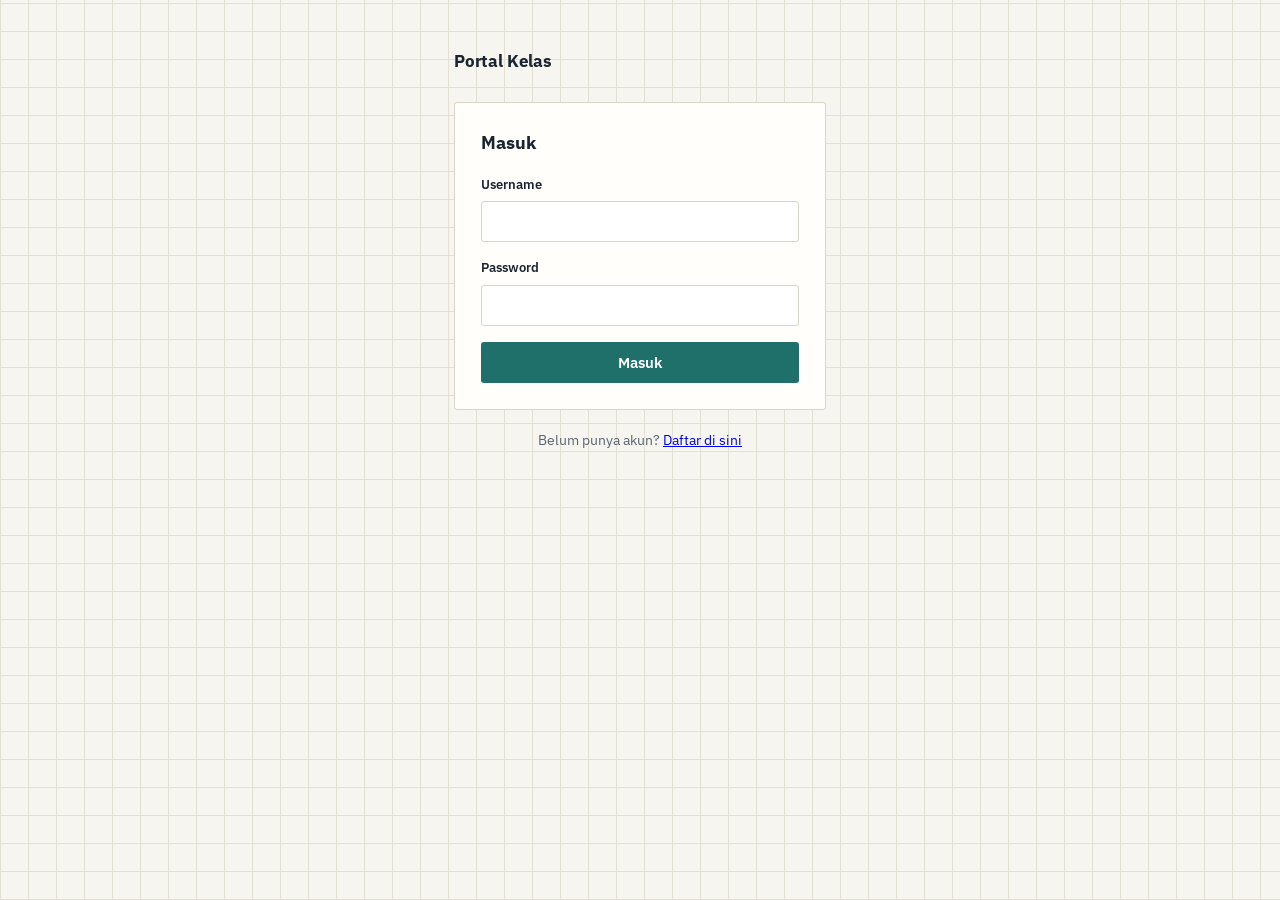
==== index.html @ 0ad2b587 "test" ====
<!DOCTYPE html>
<html lang="id">
<head>
<meta charset="UTF-8" />
<meta name="viewport" content="width=device-width, initial-scale=1" />
<title>Beranda</title>
<link rel="stylesheet" href="style.css" />
</head>
<body>
<div class="bungkus">
  <div class="kepala-app">
    <div class="judul-app">Portal Kelas</div>
    <button class="tombol sekunder kecil" id="btn-logout">Keluar</button>
  </div>

  <div class="ledger selamat-datang">
    <h1 id="salam">Halo!</h1>
    <p>Selamat datang kembali.</p>
  </div>

  <footer class="catatan-kaki">
    <a href="database.html">Lihat database</a>
  </footer>
</div>

<script type="module" src="app-home.js"></script>
</body>
</html>
---- style.css ----
@import url("https://fonts.googleapis.com/css2?family=IBM+Plex+Sans:wght@400;500;600;700&family=IBM+Plex+Mono:wght@400;500;600&display=swap");

:root {
  --kertas: #f6f5ef;
  --garis-grid: #e1e0d2;
  --tinta: #1b2430;
  --tinta-pudar: #5b6472;
  --teal: #1f6f6b;
  --teal-gelap: #16514e;
  --amber: #c98a2c;
  --brick: #b23a32;
  --moss: #3f7a52;
  --kertas-kartu: #fffefb;
  --border: #d8d6c6;
  --radius: 3px;
}

* { box-sizing: border-box; }

html, body {
  margin: 0; padding: 0;
  background-color: var(--kertas);
  background-image:
    repeating-linear-gradient(0deg, var(--garis-grid) 0 1px, transparent 1px 28px),
    repeating-linear-gradient(90deg, var(--garis-grid) 0 1px, transparent 1px 28px);
  color: var(--tinta);
  font-family: "IBM Plex Sans", system-ui, sans-serif;
  line-height: 1.55;
  min-height: 100vh;
}

.mono { font-family: "IBM Plex Mono", ui-monospace, monospace; }

.bungkus {
  max-width: 420px;
  margin: 0 auto;
  padding: 48px 24px 60px;
}
.bungkus.lebar { max-width: 760px; }

.kepala-app {
  display: flex;
  align-items: center;
  justify-content: space-between;
  margin-bottom: 28px;
}
.kepala-app .judul-app {
  font-weight: 700;
  font-size: 17px;
  letter-spacing: -0.01em;
}

.ledger {
  background: var(--kertas-kartu);
  border: 1px solid var(--border);
  border-radius: var(--radius);
  padding: 26px;
  margin-bottom: 20px;
}
.ledger h2 {
  font-size: 18px;
  margin: 0 0 18px;
}
.ledger p { margin: 0 0 12px; color: var(--tinta-pudar); font-size: 14px; }
.ledger p:last-child { margin-bottom: 0; }
.ledger p a { color: var(--teal-gelap); }

.field { margin-bottom: 16px; }
.field label {
  display: block; font-size: 13px; font-weight: 600;
  margin-bottom: 6px;
}
.field input {
  width: 100%;
  padding: 10px 12px;
  font-size: 15px;
  border: 1.5px solid var(--border);
  border-radius: var(--radius);
  background: #fff;
  color: var(--tinta);
  font-family: inherit;
}
.field input:focus { outline: none; border-color: var(--teal); }

button.tombol {
  background: var(--teal);
  color: #fff;
  border: none;
  padding: 11px 20px;
  font-size: 14.5px;
  font-weight: 600;
  border-radius: var(--radius);
  cursor: pointer;
  font-family: inherit;
  width: 100%;
}
button.tombol:hover { background: var(--teal-gelap); }
button.tombol:disabled { background: #a9b2ad; cursor: not-allowed; }
button.tombol.sekunder {
  background: transparent;
  color: var(--teal-gelap);
  border: 1.5px solid var(--teal);
  width: auto;
}
button.tombol.sekunder:hover { background: #eaf3f2; }
button.tombol.kecil { padding: 7px 14px; font-size: 13px; }

.status {
  padding: 12px 14px;
  border-radius: var(--radius);
  font-size: 14px;
  margin-bottom: 16px;
}
.status.gagal { background: #fbeae8; color: var(--brick); border: 1px solid #f0c7c2; }
.status.proses { background: #fbf3e4; color: var(--amber); border: 1px solid #f0ddb3; }

.selamat-datang { text-align: center; padding: 40px 26px; }
.selamat-datang h1 { font-size: 26px; margin: 0 0 8px; }
.selamat-datang p { color: var(--tinta-pudar); }

table.data {
  width: 100%;
  border-collapse: collapse;
  font-size: 13.5px;
}
table.data th, table.data td {
  text-align: left; padding: 9px 10px;
  border-bottom: 1px solid var(--border);
}
table.data th {
  font-size: 11.5px; text-transform: uppercase; letter-spacing: 0.04em;
  color: var(--tinta-pudar); font-weight: 600;
}
table.data td.hex { font-family: "IBM Plex Mono", monospace; }

footer.catatan-kaki {
  margin-top: 28px; font-size: 12.5px; color: var(--tinta-pudar);
  text-align: center;
}
footer.catatan-kaki a { color: var(--tinta-pudar); }
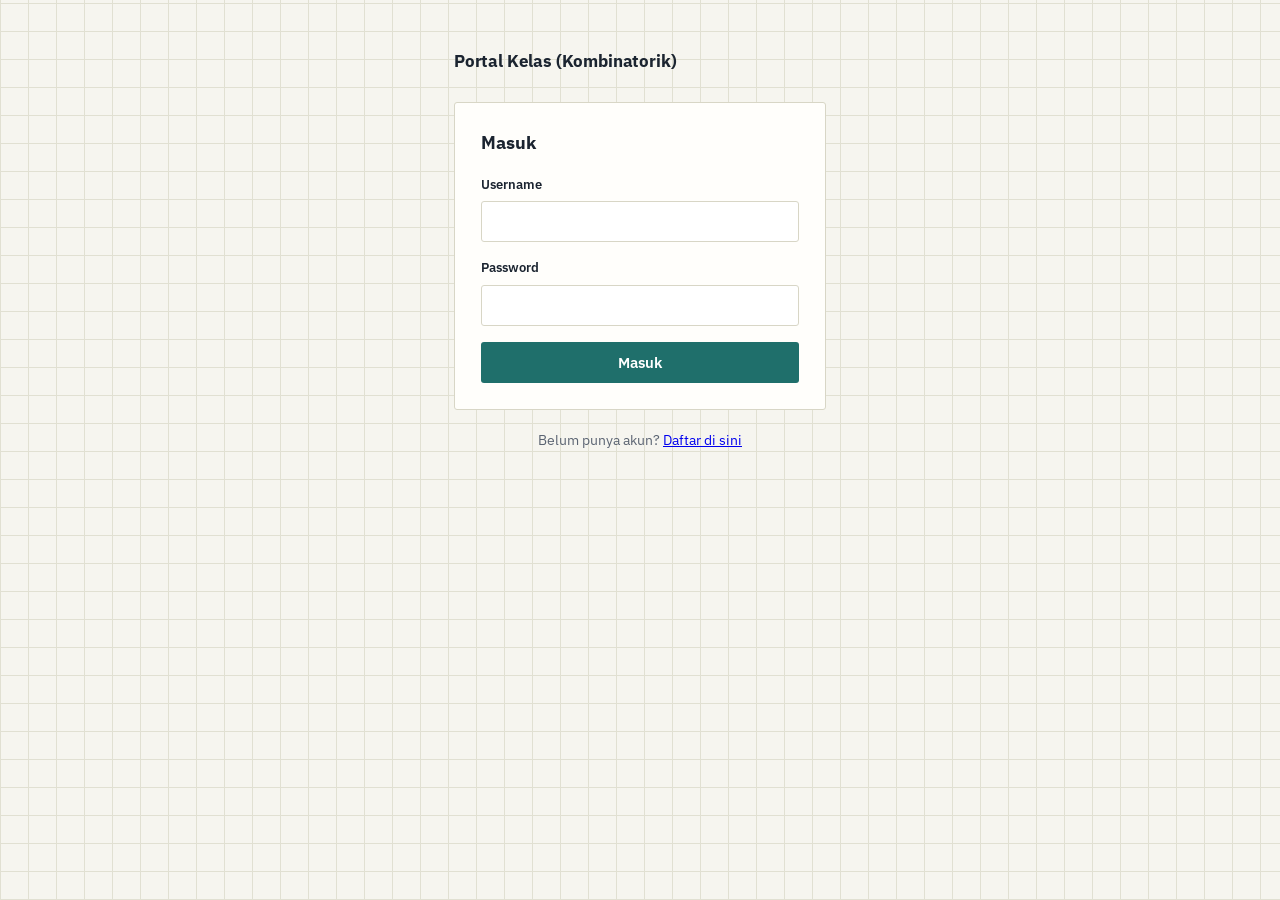
==== commit 99ef9317: "back" ====
--- a/index.html
+++ b/index.html
@@ -9,7 +9,7 @@
 <body>
 <div class="bungkus">
   <div class="kepala-app">
-    <div class="judul-app">Portal Kelas</div>
+    <div class="judul-app">Portal Kelas (Kombinatorik) </div>
     <button class="tombol sekunder kecil" id="btn-logout">Keluar</button>
   </div>
 
@@ -19,7 +19,7 @@
   </div>
 
   <footer class="catatan-kaki">
-    <a href="database.html">Lihat database</a>
+   <!-- <a href="database.html">Lihat database</a> -->
   </footer>
 </div>
 
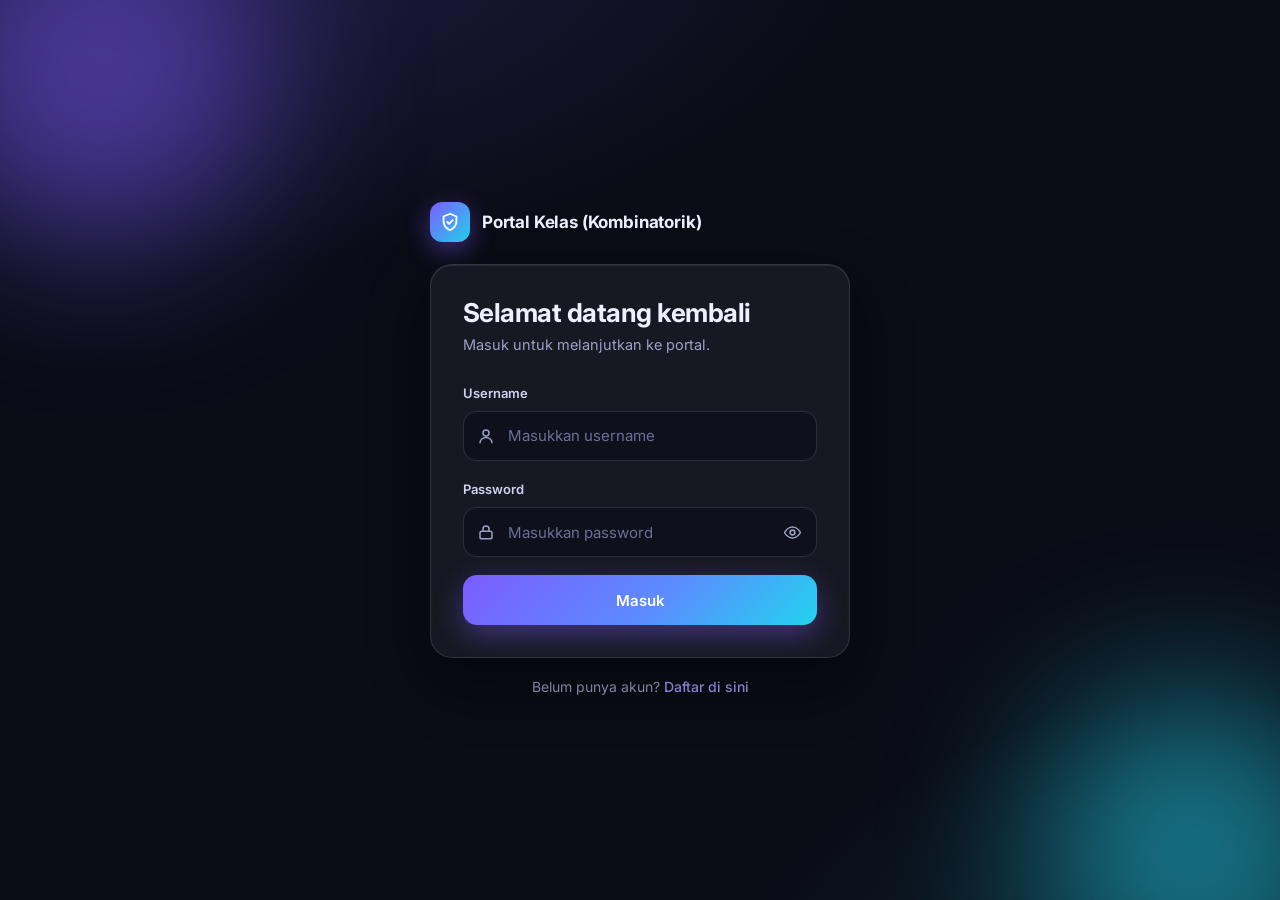
==== commit 84738666: "New UI" ====
--- a/index.html
+++ b/index.html
@@ -3,25 +3,150 @@
 <head>
 <meta charset="UTF-8" />
 <meta name="viewport" content="width=device-width, initial-scale=1" />
+<meta name="theme-color" content="#0a0c16" />
 <title>Beranda</title>
-<link rel="stylesheet" href="style.css" />
+<link rel="preconnect" href="https://fonts.googleapis.com" />
+<link rel="preconnect" href="https://fonts.gstatic.com" crossorigin />
+<link href="https://fonts.googleapis.com/css2?family=Inter:wght@400;500;600;700;800&family=JetBrains+Mono:wght@400;500&display=swap" rel="stylesheet" />
+<style>
+:root{
+  --bg:#0a0c16; --text:#eef0ff; --muted:#9aa1c7; --line:rgba(255,255,255,.12);
+  --glass:rgba(255,255,255,.055); --p1:#7c5cff; --p2:#22d3ee; --err:#ff6b7a;
+  --font:"Inter",system-ui,-apple-system,"Segoe UI",Roboto,sans-serif;
+  --mono:"JetBrains Mono",ui-monospace,SFMono-Regular,Menlo,Consolas,monospace;
+}
+*{box-sizing:border-box}
+html,body{margin:0;padding:0}
+body{
+  min-height:100vh; display:grid; place-items:center; padding:32px 16px;
+  font-family:var(--font); color:var(--text); line-height:1.55; overflow-x:hidden;
+  background:
+    radial-gradient(1200px 600px at 12% -10%, rgba(124,92,255,.22), transparent 60%),
+    radial-gradient(900px 500px at 100% 110%, rgba(34,211,238,.16), transparent 60%),
+    var(--bg);
+  -webkit-font-smoothing:antialiased;
+}
+.orb{position:fixed;border-radius:50%;filter:blur(80px);opacity:.5;pointer-events:none;z-index:0;animation:melayang 14s ease-in-out infinite}
+.orb.o1{width:340px;height:340px;background:var(--p1);top:-90px;left:-70px}
+.orb.o2{width:300px;height:300px;background:var(--p2);bottom:-90px;right:-60px;animation-delay:-7s}
+@keyframes melayang{0%,100%{transform:translate(0,0)}50%{transform:translate(28px,22px)}}
+
+.mono{font-family:var(--mono)}
+.bungkus{position:relative;z-index:1;width:100%;max-width:420px}
+.bungkus.lebar{max-width:780px}
+
+.kepala-app{display:flex;align-items:center;justify-content:space-between;gap:12px;margin-bottom:22px}
+.brand{display:flex;align-items:center;gap:12px}
+.logo{width:40px;height:40px;border-radius:12px;display:grid;place-items:center;
+  background:linear-gradient(135deg,var(--p1),var(--p2));box-shadow:0 8px 24px rgba(124,92,255,.45)}
+.logo svg{width:22px;height:22px;stroke:#fff}
+.judul-app{font-weight:700;font-size:17px;letter-spacing:-.01em}
+
+.ledger{
+  background:var(--glass);border:1px solid var(--line);border-radius:22px;padding:32px;margin-bottom:18px;
+  backdrop-filter:blur(20px);-webkit-backdrop-filter:blur(20px);
+  box-shadow:0 24px 60px rgba(0,0,0,.45),inset 0 1px 0 rgba(255,255,255,.08);
+  animation:masuk .5s ease both;
+}
+@keyframes masuk{from{opacity:0;transform:translateY(12px)}to{opacity:1;transform:none}}
+.ledger h2{font-size:26px;line-height:1.2;letter-spacing:-.02em;margin:0 0 6px}
+.ledger p{margin:0 0 12px;color:var(--muted);font-size:14.5px}
+.ledger p:last-child{margin-bottom:0}
+.sub{margin-bottom:26px !important}
+
+.field{margin-bottom:18px}
+.field label{display:block;font-size:13px;font-weight:600;color:#cfd3f3;margin-bottom:8px}
+.input-wrap{position:relative}
+.input-wrap>svg{position:absolute;left:14px;top:50%;transform:translateY(-50%);width:18px;height:18px;
+  stroke:var(--muted);pointer-events:none;transition:stroke .2s}
+.input-wrap:focus-within>svg{stroke:var(--p2)}
+.field input{
+  width:100%;height:50px;padding:0 46px 0 44px;font:inherit;font-size:15px;color:var(--text);
+  background:rgba(8,10,22,.55);border:1px solid var(--line);border-radius:14px;
+  transition:border-color .2s,box-shadow .2s,background .2s;
+}
+.field input::placeholder{color:#6a7099}
+.field input:hover{border-color:rgba(255,255,255,.22)}
+.field input:focus{outline:none;border-color:var(--p1);box-shadow:0 0 0 4px rgba(124,92,255,.22);background:rgba(8,10,22,.8)}
+.toggle{position:absolute;right:6px;top:50%;transform:translateY(-50%);width:38px;height:38px;border:0;border-radius:10px;
+  background:transparent;cursor:pointer;display:grid;place-items:center;color:var(--muted)}
+.toggle:hover{background:rgba(255,255,255,.08);color:#fff}
+.toggle svg{width:19px;height:19px;stroke:currentColor}
+.toggle .garis{display:none}
+.toggle.on .garis{display:inline}
+
+.tombol{
+  display:inline-flex;align-items:center;justify-content:center;gap:8px;width:100%;height:50px;padding:0 22px;
+  font:inherit;font-size:15px;font-weight:600;color:#fff;text-decoration:none;cursor:pointer;
+  border:0;border-radius:14px;background:linear-gradient(135deg,var(--p1),#5b8cff 55%,var(--p2));
+  box-shadow:0 10px 28px rgba(124,92,255,.4);transition:transform .15s,box-shadow .2s,filter .2s;
+}
+.tombol:hover{transform:translateY(-2px);box-shadow:0 14px 34px rgba(124,92,255,.55);filter:brightness(1.06)}
+.tombol:active{transform:translateY(0)}
+.tombol:focus-visible,.toggle:focus-visible{outline:2px solid var(--p2);outline-offset:2px}
+.tombol:disabled{cursor:progress;opacity:.8;transform:none}
+.tombol:disabled::before{content:"";width:16px;height:16px;border-radius:50%;
+  border:2px solid rgba(255,255,255,.35);border-top-color:#fff;animation:putar .7s linear infinite}
+@keyframes putar{to{transform:rotate(360deg)}}
+.tombol.sekunder{width:auto;background:var(--glass);border:1px solid var(--line);box-shadow:none;color:var(--text)}
+.tombol.sekunder:hover{background:rgba(255,255,255,.1);border-color:rgba(255,255,255,.25);box-shadow:none}
+.tombol.kecil{height:38px;padding:0 16px;font-size:13.5px;border-radius:11px}
+.aksi{display:flex;flex-wrap:wrap;gap:10px;margin-top:16px}
+
+.status{padding:13px 16px;border-radius:14px;font-size:14px;margin-bottom:18px;animation:masuk .3s ease both}
+.status.gagal{background:rgba(255,107,122,.12);color:#ffb3bb;border:1px solid rgba(255,107,122,.35);border-left:4px solid var(--err)}
+.status.proses{background:rgba(250,204,21,.1);color:#fde68a;border:1px solid rgba(250,204,21,.3)}
+#hasil-area:empty{display:none}
+
+.alt{text-align:center;font-size:14px;color:var(--muted);margin:6px 0 0}
+a{color:#a99bff;text-decoration:none;font-weight:500}
+a:hover{color:var(--p2)}
+
+.selamat-datang{text-align:center;padding:44px 28px}
+.badge{width:68px;height:68px;margin:0 auto 20px;border-radius:50%;display:grid;place-items:center;
+  background:linear-gradient(135deg,var(--p1),var(--p2));box-shadow:0 0 0 8px rgba(124,92,255,.15),0 12px 32px rgba(124,92,255,.45)}
+.badge svg{width:32px;height:32px;stroke:#fff}
+.selamat-datang h1{font-size:30px;letter-spacing:-.02em;margin:0 0 8px;
+  background:linear-gradient(135deg,#fff,#b9b0ff 60%,#8fe9f7);-webkit-background-clip:text;background-clip:text;color:transparent;word-break:break-word}
+
+#tabel-area .ledger{padding:10px 18px;overflow-x:auto}
+table.data{width:100%;border-collapse:collapse;font-size:14px}
+table.data th,table.data td{text-align:left;padding:13px 10px;border-bottom:1px solid var(--line)}
+table.data tr:last-child td{border-bottom:0}
+table.data th{font-size:11.5px;text-transform:uppercase;letter-spacing:.08em;color:var(--muted);font-weight:600}
+table.data tr:not(:first-child):hover td{background:rgba(255,255,255,.04)}
+table.data td.hex{font-family:var(--mono);color:#7ee7f6}
+
+.catatan-kaki{margin-top:22px;font-size:13px;color:var(--muted);text-align:center}
+.catatan-kaki a{color:var(--muted)}.catatan-kaki a:hover{color:var(--p2)}
+
+@media (max-width:480px){
+  body{padding:20px 14px;align-items:start}
+  .ledger{padding:24px 20px;border-radius:20px}
+  .ledger h2{font-size:23px}
+}
+@media (prefers-reduced-motion:reduce){*{animation:none !important;transition:none !important}}
+</style>
 </head>
 <body>
-<div class="bungkus">
-  <div class="kepala-app">
-    <div class="judul-app">Portal Kelas (Kombinatorik) </div>
+<div class="orb o1" aria-hidden="true"></div>
+<div class="orb o2" aria-hidden="true"></div>
+<main class="bungkus">
+  <header class="kepala-app">
+    <div class="brand"><span class="logo"><svg viewBox="0 0 24 24" fill="none" stroke-width="2" stroke-linecap="round" stroke-linejoin="round"><path d="M12 3l7 3v5c0 5-3.2 8.3-7 10-3.8-1.7-7-5-7-10V6l7-3z"/><path d="M9 12l2 2 4-4"/></svg></span><span class="judul-app">Portal Kelas (Kombinatorik) </span></div>
     <button class="tombol sekunder kecil" id="btn-logout">Keluar</button>
-  </div>
+  </header>
 
   <div class="ledger selamat-datang">
+    <div class="badge"><svg viewBox="0 0 24 24" fill="none" stroke-width="2.4" stroke-linecap="round" stroke-linejoin="round"><path d="M5 12.5l4.5 4.5L19 7.5"/></svg></div>
     <h1 id="salam">Halo!</h1>
     <p>Selamat datang kembali.</p>
   </div>
 
   <footer class="catatan-kaki">
-   <!-- <a href="database.html">Lihat database</a> -->
+    <!--<a href="database.html">Lihat database</a>-->
   </footer>
-</div>
+</main>
 
 <script type="module" src="app-home.js"></script>
 </body>
